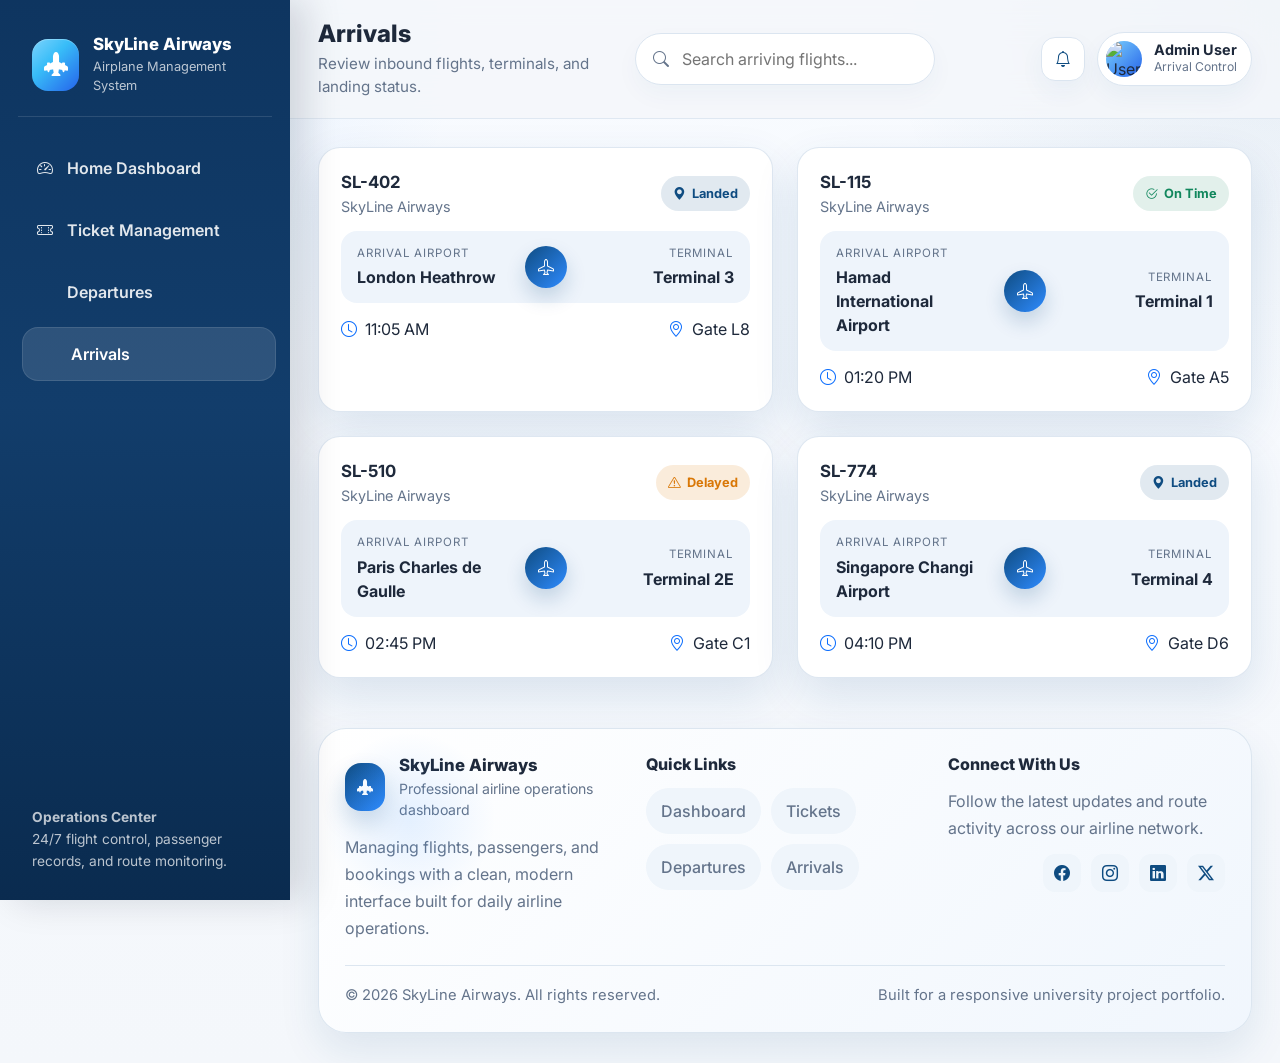
==== arrivals.html @ c1a52593 "Added Airplane Management System frontend" ====
<!doctype html>
<html lang="en">
<head>
    <meta charset="utf-8">
    <meta name="viewport" content="width=device-width, initial-scale=1">
    <title>Airplane Management System | Arrivals</title>
    <link href="https://cdn.jsdelivr.net/npm/bootstrap@5.3.3/dist/css/bootstrap.min.css" rel="stylesheet">
    <link href="https://cdn.jsdelivr.net/npm/bootstrap-icons@1.11.3/font/bootstrap-icons.min.css" rel="stylesheet">
    <link rel="stylesheet" href="css/style.css">
</head>
<body>
    <div class="page-shell">
        <aside class="sidebar">
            <div class="brand">
                <div class="brand-badge"><i class="bi bi-airplane-engines-fill"></i></div>
                <div>
                    <h1>SkyLine Airways</h1>
                    <p>Airplane Management System</p>
                </div>
            </div>
            <nav class="sidebar-nav">
                <a href="index.html"><i class="bi bi-speedometer2"></i>Home Dashboard</a>
                <a href="ticket-management.html"><i class="bi bi-ticket-perforated"></i>Ticket Management</a>
                <a href="departures.html"><i class="bi bi-airplane-departure"></i>Departures</a>
                <a class="active" href="arrivals.html"><i class="bi bi-airplane-arrival"></i>Arrivals</a>
            </nav>
            <div class="sidebar-footer">
                <strong>Operations Center</strong><br>
                24/7 flight control, passenger records, and route monitoring.
            </div>
        </aside>

        <div class="main-content">
            <header class="topbar">
                <div class="topbar-inner">
                    <div class="row align-items-center g-3">
                        <div class="col-lg-4 col-md-12">
                            <button class="btn btn-light border responsive-sidebar-toggle me-2" type="button">
                                <i class="bi bi-list"></i>
                            </button>
                            <h2 class="page-title">Arrivals</h2>
                            <p class="page-subtitle">Review inbound flights, terminals, and landing status.</p>
                        </div>
                        <div class="col-lg-4 col-md-7">
                            <div class="search-box">
                                <i class="bi bi-search"></i>
                                <input type="text" placeholder="Search arriving flights..." aria-label="Search arrivals">
                            </div>
                        </div>
                        <div class="col-lg-4 col-md-5">
                            <div class="action-icons">
                                <a class="icon-pill" href="#" aria-label="Notifications"><i class="bi bi-bell"></i></a>
                                <div class="user-chip">
                                   <img alt="User profile" src="https://images.unsplash.com/photo-1511367461989-f85a21fda167?auto=format&fit=crop&w=120&q=80">
                                    <div>
                                        <strong>Admin User</strong>
                                        <span>Arrival Control</span>
                                    </div>
                                </div>
                            </div>
                        </div>
                    </div>
                </div>
            </header>

            <main class="content-area">
                <div class="row g-4 row-cols-1 row-cols-lg-2">
                    <div class="col d-flex">
                        <div class="flight-card w-100 h-100">
                            <div class="flight-line">
                                <div>
                                    <strong>SL-402</strong>
                                    <div class="flight-meta">SkyLine Airways</div>
                                </div>
                                <span class="badge-status badge-landed"><i class="bi bi-geo-alt-fill"></i>Landed</span>
                            </div>
                            <div class="route">
                                <div class="point">
                                    <small>Arrival Airport</small>
                                    <strong>London Heathrow</strong>
                                </div>
                                <div class="plane"><i class="bi bi-airplane"></i></div>
                                <div class="point text-end">
                                    <small>Terminal</small>
                                    <strong>Terminal 3</strong>
                                </div>
                            </div>
                            <div class="d-flex flex-wrap gap-3 justify-content-between">
                                <div><i class="bi bi-clock me-2 text-primary"></i>11:05 AM</div>
                                <div><i class="bi bi-geo-alt me-2 text-primary"></i>Gate L8</div>
                            </div>
                        </div>
                    </div>
                    <div class="col d-flex">
                        <div class="flight-card w-100 h-100">
                            <div class="flight-line">
                                <div>
                                    <strong>SL-115</strong>
                                    <div class="flight-meta">SkyLine Airways</div>
                                </div>
                                <span class="badge-status badge-on-time"><i class="bi bi-check2-circle"></i>On Time</span>
                            </div>
                            <div class="route">
                                <div class="point">
                                    <small>Arrival Airport</small>
                                    <strong>Hamad International Airport</strong>
                                </div>
                                <div class="plane"><i class="bi bi-airplane"></i></div>
                                <div class="point text-end">
                                    <small>Terminal</small>
                                    <strong>Terminal 1</strong>
                                </div>
                            </div>
                            <div class="d-flex flex-wrap gap-3 justify-content-between">
                                <div><i class="bi bi-clock me-2 text-primary"></i>01:20 PM</div>
                                <div><i class="bi bi-geo-alt me-2 text-primary"></i>Gate A5</div>
                            </div>
                        </div>
                    </div>
                    <div class="col d-flex">
                        <div class="flight-card w-100 h-100">
                            <div class="flight-line">
                                <div>
                                    <strong>SL-510</strong>
                                    <div class="flight-meta">SkyLine Airways</div>
                                </div>
                                <span class="badge-status badge-delayed"><i class="bi bi-exclamation-triangle"></i>Delayed</span>
                            </div>
                            <div class="route">
                                <div class="point">
                                    <small>Arrival Airport</small>
                                    <strong>Paris Charles de Gaulle</strong>
                                </div>
                                <div class="plane"><i class="bi bi-airplane"></i></div>
                                <div class="point text-end">
                                    <small>Terminal</small>
                                    <strong>Terminal 2E</strong>
                                </div>
                            </div>
                            <div class="d-flex flex-wrap gap-3 justify-content-between">
                                <div><i class="bi bi-clock me-2 text-primary"></i>02:45 PM</div>
                                <div><i class="bi bi-geo-alt me-2 text-primary"></i>Gate C1</div>
                            </div>
                        </div>
                    </div>
                    <div class="col d-flex">
                        <div class="flight-card w-100 h-100">
                            <div class="flight-line">
                                <div>
                                    <strong>SL-774</strong>
                                    <div class="flight-meta">SkyLine Airways</div>
                                </div>
                                <span class="badge-status badge-landed"><i class="bi bi-geo-alt-fill"></i>Landed</span>
                            </div>
                            <div class="route">
                                <div class="point">
                                    <small>Arrival Airport</small>
                                    <strong>Singapore Changi Airport</strong>
                                </div>
                                <div class="plane"><i class="bi bi-airplane"></i></div>
                                <div class="point text-end">
                                    <small>Terminal</small>
                                    <strong>Terminal 4</strong>
                                </div>
                            </div>
                            <div class="d-flex flex-wrap gap-3 justify-content-between">
                                <div><i class="bi bi-clock me-2 text-primary"></i>04:10 PM</div>
                                <div><i class="bi bi-geo-alt me-2 text-primary"></i>Gate D6</div>
                            </div>
                        </div>
                    </div>
                </div>
            </main>

            <footer class="footer">
                <div class="footer-panel">
                    <div class="row g-4 align-items-start">
                        <div class="col-lg-4">
                            <div class="footer-brand">
                                <div class="footer-mark"><i class="bi bi-airplane-engines-fill"></i></div>
                                <div>
                                    <h4>SkyLine Airways</h4>
                                    <p>Professional airline operations dashboard</p>
                                </div>
                            </div>
                            <p class="footer-copy">Managing flights, passengers, and bookings with a clean, modern interface built for daily airline operations.</p>
                        </div>
                        <div class="col-lg-4">
                            <h5 class="footer-heading">Quick Links</h5>
                            <div class="footer-links">
                                <a href="index.html">Dashboard</a>
                                <a href="ticket-management.html">Tickets</a>
                                <a href="departures.html">Departures</a>
                                <a href="arrivals.html">Arrivals</a>
                            </div>
                        </div>
                        <div class="col-lg-4">
                            <h5 class="footer-heading">Connect With Us</h5>
                            <p class="footer-note">Follow the latest updates and route activity across our airline network.</p>
                            <div class="social-links footer-socials">
                                <a href="#" aria-label="Facebook"><i class="bi bi-facebook"></i></a>
                                <a href="#" aria-label="Instagram"><i class="bi bi-instagram"></i></a>
                                <a href="#" aria-label="LinkedIn"><i class="bi bi-linkedin"></i></a>
                                <a href="#" aria-label="X"><i class="bi bi-twitter-x"></i></a>
                            </div>
                        </div>
                    </div>
                    <div class="footer-bottom d-flex flex-column flex-md-row justify-content-between gap-2">
                        <span>&copy; 2026 SkyLine Airways. All rights reserved.</span>
                        <span>Built for a responsive university project portfolio.</span>
                    </div>
                </div>
            </footer>
        </div>
    </div>
</body>
</html>
---- css/style.css ----
@import url('https://fonts.googleapis.com/css2?family=Inter:wght@400;500;600;700;800&display=swap');

:root {
    --bg: #f4f7fb;
    --surface: #ffffff;
    --surface-2: #eef4fb;
    --primary: #0f4c81;
    --primary-2: #1d6fb8;
    --accent: #2e8bff;
    --text: #1e293b;
    --muted: #64748b;
    --border: #dbe5f0;
    --success: #11875d;
    --warning: #d97706;
    --danger: #dc2626;
    --shadow: 0 18px 45px rgba(15, 76, 129, 0.12);
    --radius: 22px;
}

* {
    box-sizing: border-box;
}

html {
    scroll-behavior: smooth;
}

body {
    margin: 0;
    font-family: 'Inter', sans-serif;
    color: var(--text);
    background:
        radial-gradient(circle at top left, rgba(46, 139, 255, 0.12), transparent 28%),
        radial-gradient(circle at top right, rgba(15, 76, 129, 0.08), transparent 24%),
        linear-gradient(180deg, #f8fbff 0%, var(--bg) 100%);
}

a {
    text-decoration: none;
}

.page-shell {
    min-height: 100vh;
}

.sidebar {
    width: 290px;
    background: linear-gradient(180deg, #0e3560 0%, #123d6b 45%, #0a2b4f 100%);
    color: #fff;
    position: fixed;
    inset: 0 auto 0 0;
    display: flex;
    flex-direction: column;
    padding: 24px 18px;
    z-index: 1030;
    box-shadow: 15px 0 35px rgba(7, 20, 38, 0.15);
}

.brand {
    display: flex;
    align-items: center;
    gap: 14px;
    padding: 10px 14px 20px;
    border-bottom: 1px solid rgba(255, 255, 255, 0.12);
    margin-bottom: 18px;
}

.brand-badge {
    width: 52px;
    height: 52px;
    border-radius: 16px;
    background: linear-gradient(135deg, #7dd3fc 0%, #38bdf8 40%, #2563eb 100%);
    display: grid;
    place-items: center;
    color: #fff;
    font-size: 1.5rem;
    box-shadow: inset 0 1px 0 rgba(255,255,255,0.25);
}

.brand h1 {
    font-size: 1.05rem;
    line-height: 1.2;
    margin: 0;
    font-weight: 800;
}

.brand p {
    margin: 3px 0 0;
    color: rgba(255, 255, 255, 0.72);
    font-size: 0.8rem;
}

.sidebar-nav {
    display: flex;
    flex-direction: column;
    gap: 8px;
    padding-top: 6px;
}

.sidebar-nav a {
    color: rgba(255, 255, 255, 0.88);
    display: flex;
    align-items: center;
    gap: 12px;
    padding: 14px 16px;
    border-radius: 16px;
    font-weight: 600;
    transition: 0.25s ease;
    border: 1px solid transparent;
}

.sidebar-nav a i {
    font-size: 1rem;
    width: 20px;
    text-align: center;
}

.sidebar-nav a:hover,
.sidebar-nav a.active {
    background: rgba(255, 255, 255, 0.12);
    color: #fff;
    transform: translateX(4px);
    border-color: rgba(255, 255, 255, 0.1);
}

.sidebar-footer {
    margin-top: auto;
    padding: 18px 14px 4px;
    color: rgba(255, 255, 255, 0.72);
    font-size: 0.86rem;
    line-height: 1.6;
}

.main-content {
    margin-left: 290px;
    min-height: 100vh;
    display: flex;
    flex-direction: column;
}

.topbar {
    position: sticky;
    top: 0;
    z-index: 1020;
    background: rgba(244, 247, 251, 0.8);
    backdrop-filter: blur(18px);
    border-bottom: 1px solid rgba(219, 229, 240, 0.85);
}

.topbar-inner {
    padding: 20px 28px;
}

.page-title {
    font-size: 1.5rem;
    font-weight: 800;
    margin: 0;
    color: var(--text);
}

.page-subtitle {
    color: var(--muted);
    margin: 4px 0 0;
    font-size: 0.95rem;
}

.search-box {
    position: relative;
}

.search-box input {
    width: 100%;
    border: 1px solid var(--border);
    border-radius: 999px;
    padding: 13px 18px 13px 46px;
    background: var(--surface);
    outline: none;
    color: var(--text);
    box-shadow: 0 10px 25px rgba(15, 76, 129, 0.04);
}

.search-box i {
    position: absolute;
    left: 18px;
    top: 50%;
    transform: translateY(-50%);
    color: var(--muted);
}

.action-icons {
    display: flex;
    align-items: center;
    justify-content: flex-end;
    gap: 12px;
}

.icon-pill {
    width: 44px;
    height: 44px;
    border-radius: 14px;
    border: 1px solid var(--border);
    background: var(--surface);
    display: grid;
    place-items: center;
    color: var(--primary);
    box-shadow: 0 10px 25px rgba(15, 76, 129, 0.05);
}

.user-chip {
    display: flex;
    align-items: center;
    gap: 12px;
    padding: 8px 14px 8px 8px;
    background: var(--surface);
    border: 1px solid var(--border);
    border-radius: 999px;
    box-shadow: 0 10px 25px rgba(15, 76, 129, 0.05);
}

.user-chip img,
.avatar {
    width: 36px;
    height: 36px;
    border-radius: 50%;
    object-fit: cover;
    background: linear-gradient(135deg, #7dd3fc, #2563eb);
}

.user-chip strong {
    display: block;
    font-size: 0.9rem;
    line-height: 1.1;
}

.user-chip span {
    display: block;
    font-size: 0.76rem;
    color: var(--muted);
}

.content-area {
    padding: 28px;
    flex: 1;
}

.hero-card,
.section-card,
.stat-card,
.activity-card,
.flight-card,
.table-card {
    background: var(--surface);
    border: 1px solid rgba(219, 229, 240, 0.9);
    border-radius: var(--radius);
    box-shadow: var(--shadow);
}

.hero-card {
    padding: 26px;
    background: linear-gradient(135deg, #ffffff 0%, #f2f7fd 100%);
}

.hero-card h2 {
    margin: 0 0 8px;
    font-weight: 800;
}

.hero-card p {
    margin: 0;
    color: var(--muted);
}

.hero-stat {
    display: flex;
    align-items: center;
    gap: 14px;
    padding: 16px;
    background: rgba(15, 76, 129, 0.06);
    border-radius: 18px;
}

.hero-stat i {
    width: 48px;
    height: 48px;
    border-radius: 14px;
    background: linear-gradient(135deg, var(--primary), var(--accent));
    color: #fff;
    display: grid;
    place-items: center;
    font-size: 1.1rem;
}

.hero-stat strong {
    display: block;
    font-size: 1.05rem;
}

.hero-stat span {
    display: block;
    color: var(--muted);
    font-size: 0.85rem;
}

.stat-card {
    padding: 22px;
    height: 100%;
    position: relative;
    overflow: hidden;
    transition: transform 0.25s ease, box-shadow 0.25s ease;
}

.stat-card::after {
    content: '';
    position: absolute;
    right: -35px;
    top: -35px;
    width: 120px;
    height: 120px;
    background: radial-gradient(circle, rgba(46, 139, 255, 0.12), transparent 65%);
}

.stat-card:hover,
.flight-card:hover,
.activity-card:hover,
.section-card:hover,
.table-card:hover {
    transform: translateY(-4px);
    box-shadow: 0 24px 50px rgba(15, 76, 129, 0.15);
}

.stat-icon {
    width: 54px;
    height: 54px;
    border-radius: 16px;
    display: grid;
    place-items: center;
    color: #fff;
    background: linear-gradient(135deg, var(--primary), var(--accent));
    margin-bottom: 16px;
    font-size: 1.2rem;
}

.stat-card h3 {
    margin: 0;
    font-size: 1.8rem;
    font-weight: 800;
}

.stat-card p {
    margin: 6px 0 0;
    color: var(--muted);
}

.section-card,
.table-card,
.activity-card,
.flight-card {
    padding: 22px;
}

.section-header {
    display: grid;
    grid-template-columns: minmax(0, 1fr) auto;
    align-items: center;
    gap: 10px;
    margin-bottom: 18px;
}

.section-header h3,
.section-header h4 {
    margin: 0;
    font-weight: 800;
    min-width: 0;
}

.pill-link {
    color: var(--primary);
    background: rgba(15, 76, 129, 0.08);
    padding: 8px 14px;
    border-radius: 999px;
    font-weight: 600;
    font-size: 0.9rem;
    white-space: nowrap;
    max-width: 100%;
}

.table-card {
    overflow: hidden;
}

.recent-bookings-scroll {
    overflow-x: auto;
    overflow-y: hidden;
    padding-bottom: 6px;
    -webkit-overflow-scrolling: touch;
}

.recent-bookings-scroll::-webkit-scrollbar {
    height: 10px;
}

.recent-bookings-scroll::-webkit-scrollbar-track {
    background: #eef4fb;
    border-radius: 999px;
}

.recent-bookings-scroll::-webkit-scrollbar-thumb {
    background: #bfd3e6;
    border-radius: 999px;
}

.overview-list {
    display: grid;
    gap: 14px;
}

.overview-item {
    display: flex;
    justify-content: space-between;
    gap: 16px;
    padding: 14px 16px;
    border-radius: 16px;
    background: #f8fbff;
    border: 1px solid var(--border);
}

.overview-item strong {
    display: block;
    margin-bottom: 4px;
}

.overview-item span {
    color: var(--muted);
    font-size: 0.9rem;
}

.overview-value {
    text-align: right;
    font-weight: 800;
    color: var(--primary);
}

.activity-card {
    display: flex;
    gap: 14px;
    align-items: flex-start;
    height: 100%;
}

.activity-icon {
    width: 48px;
    height: 48px;
    border-radius: 16px;
    background: linear-gradient(135deg, rgba(15, 76, 129, 0.14), rgba(46, 139, 255, 0.16));
    color: var(--primary);
    display: grid;
    place-items: center;
    font-size: 1.1rem;
    flex: 0 0 auto;
}

.activity-card h5 {
    margin: 0 0 5px;
    font-weight: 700;
}

.activity-card p {
    margin: 0;
    color: var(--muted);
    font-size: 0.92rem;
}

.flight-card {
    display: flex;
    flex-direction: column;
    gap: 14px;
}

.flight-line {
    display: flex;
    align-items: center;
    justify-content: space-between;
    gap: 12px;
}

.flight-line strong {
    font-size: 1.05rem;
}

.flight-meta {
    color: var(--muted);
    font-size: 0.9rem;
}

.route {
    display: flex;
    justify-content: space-between;
    align-items: center;
    gap: 16px;
    padding: 14px 16px;
    border-radius: 16px;
    background: var(--surface-2);
}

.route .point {
    flex: 1;
}

.route .point small {
    display: block;
    color: var(--muted);
    text-transform: uppercase;
    letter-spacing: 0.08em;
    font-size: 0.72rem;
    margin-bottom: 3px;
}

.route .point strong {
    display: block;
}

.route .plane {
    width: 42px;
    height: 42px;
    border-radius: 50%;
    display: grid;
    place-items: center;
    background: linear-gradient(135deg, var(--primary), var(--accent));
    color: #fff;
    box-shadow: 0 10px 20px rgba(15, 76, 129, 0.2);
}

.table {
    margin-bottom: 0;
}

.table thead th {
    background: #eff5fb;
    color: var(--primary);
    border-bottom: 0;
    font-weight: 700;
    padding: 16px;
    white-space: nowrap;
}

.table tbody td {
    padding: 16px;
    vertical-align: middle;
    color: var(--text);
}

.table tbody tr {
    border-color: #edf2f7;
}

.table tbody tr:hover {
    background: #f8fbff;
}

.recent-bookings-table {
    table-layout: auto;
    width: 100%;
    min-width: 760px;
}

.recent-bookings-table thead th,
.recent-bookings-table tbody td {
    padding: 14px 12px;
    font-size: 0.93rem;
    white-space: nowrap;
}

.recent-bookings-table .badge-status {
    width: auto;
    display: inline-flex;
    justify-content: center;
    white-space: nowrap;
    padding: 8px 12px;
    font-size: 0.78rem;
    line-height: 1;
}

.recent-bookings-table td:nth-child(5) {
    text-align: center;
}

.badge-status {
    display: inline-flex;
    align-items: center;
    gap: 6px;
    padding: 8px 12px;
    border-radius: 999px;
    font-size: 0.8rem;
    font-weight: 700;
}

.badge-confirmed,
.badge-on-time,
.badge-active {
    background: rgba(17, 135, 93, 0.12);
    color: var(--success);
}

.badge-pending,
.badge-delayed {
    background: rgba(217, 119, 6, 0.14);
    color: var(--warning);
}

.badge-cancelled,
.badge-boarding {
    background: rgba(220, 38, 38, 0.12);
    color: var(--danger);
}

.badge-landed {
    background: rgba(15, 76, 129, 0.12);
    color: var(--primary);
}

.action-group {
    display: inline-flex;
    gap: 8px;
}

.action-btn {
    width: 34px;
    height: 34px;
    border-radius: 10px;
    display: grid;
    place-items: center;
    color: #fff;
    font-size: 0.9rem;
}

.action-view { background: var(--primary); }
.action-edit { background: var(--warning); }
.action-delete { background: var(--danger); }

.footer {
    margin-top: auto;
    padding: 22px 28px 30px;
    background: transparent;
}

.footer-panel {
    border-radius: 28px;
    border: 1px solid rgba(219, 229, 240, 0.95);
    background:
        linear-gradient(135deg, rgba(255, 255, 255, 0.96) 0%, rgba(240, 246, 253, 0.96) 100%);
    box-shadow: 0 18px 40px rgba(15, 76, 129, 0.1);
    padding: 26px;
    position: relative;
    overflow: hidden;
}

.footer-panel::before {
    content: '';
    position: absolute;
    inset: 0 auto auto 0;
    width: 180px;
    height: 180px;
    background: radial-gradient(circle, rgba(46, 139, 255, 0.12), transparent 68%);
    pointer-events: none;
}

.footer-brand {
    display: flex;
    align-items: center;
    gap: 14px;
    margin-bottom: 14px;
}

.footer-mark {
    width: 48px;
    height: 48px;
    border-radius: 16px;
    display: grid;
    place-items: center;
    color: #fff;
    background: linear-gradient(135deg, var(--primary), var(--accent));
    box-shadow: 0 12px 24px rgba(15, 76, 129, 0.2);
}

.footer-brand h4 {
    margin: 0;
    font-size: 1.05rem;
    font-weight: 800;
    color: var(--text);
}

.footer-brand p {
    margin: 3px 0 0;
    color: var(--muted);
    font-size: 0.88rem;
}

.footer-copy,
.footer-note {
    color: var(--muted);
    margin: 0;
    line-height: 1.7;
}

.footer-heading {
    margin: 0 0 14px;
    font-size: 1rem;
    font-weight: 800;
    color: var(--text);
}

.footer-links {
    display: flex;
    flex-wrap: wrap;
    gap: 10px;
}

.footer-links a {
    display: inline-flex;
    align-items: center;
    padding: 10px 14px;
    border-radius: 999px;
    background: #eff5fb;
    border: 1px solid transparent;
    transition: 0.25s ease;
}

.footer-links a:hover {
    background: #e4f0fb;
    border-color: rgba(15, 76, 129, 0.12);
    transform: translateY(-2px);
}

.footer-socials {
    justify-content: flex-start;
    margin-top: 12px;
}

.footer-bottom {
    margin-top: 22px;
    padding-top: 18px;
    border-top: 1px solid rgba(219, 229, 240, 0.95);
    color: var(--muted);
    font-size: 0.92rem;
}

.footer a {
    color: var(--muted);
    font-weight: 500;
}

.footer a:hover {
    color: var(--primary);
}

.social-links {
    display: flex;
    gap: 10px;
    justify-content: flex-end;
}

.social-links a {
    width: 38px;
    height: 38px;
    border-radius: 12px;
    background: #eff5fb;
    display: grid;
    place-items: center;
    color: var(--primary);
}

.responsive-sidebar-toggle {
    display: none;
}

@media (max-width: 1199.98px) {
    .sidebar {
        position: relative;
        inset: auto;
        width: 100%;
        transform: none;
        transition: none;
        border-radius: 0 0 28px 28px;
        box-shadow: 0 12px 30px rgba(7, 20, 38, 0.12);
    }

    .main-content {
        margin-left: 0;
    }

    .sidebar-nav {
        flex-direction: row;
        flex-wrap: wrap;
    }

    .sidebar-nav a {
        flex: 1 1 220px;
    }

    .responsive-sidebar-toggle {
        display: none;
    }
}

@media (max-width: 991.98px) {
    .topbar-inner,
    .content-area,
    .footer {
        padding-left: 20px;
        padding-right: 20px;
    }

    .footer-panel {
        padding: 22px;
    }

    .action-icons,
    .social-links {
        justify-content: flex-start;
    }

    .topbar .row > div {
        margin-bottom: 12px;
    }
}

@media (max-width: 767.98px) {
    .page-title {
        font-size: 1.25rem;
    }

    .hero-card,
    .section-card,
    .table-card,
    .activity-card,
    .flight-card,
    .stat-card {
        border-radius: 18px;
    }

    .route {
        flex-direction: column;
        align-items: stretch;
    }

    .route .plane {
        align-self: center;
    }

    .social-links {
        justify-content: flex-start;
    }
}

@media (max-width: 575.98px) {
    .topbar-inner,
    .content-area,
    .footer {
        padding-left: 14px;
        padding-right: 14px;
    }

    .hero-card,
    .section-card,
    .table-card,
    .activity-card,
    .flight-card,
    .stat-card {
        padding: 18px;
    }

    .overview-item,
    .activity-card,
    .flight-line {
        flex-direction: column;
        align-items: flex-start;
    }

    .overview-value {
        text-align: left;
    }

    .user-chip {
        padding-right: 12px;
    }

    .footer-panel {
        padding: 18px;
        border-radius: 22px;
    }

    .footer-links {
        gap: 8px;
    }

    .section-header {
        grid-template-columns: 1fr;
        justify-items: start;
    }

    .pill-link {
        width: 100%;
        text-align: center;
    }
}
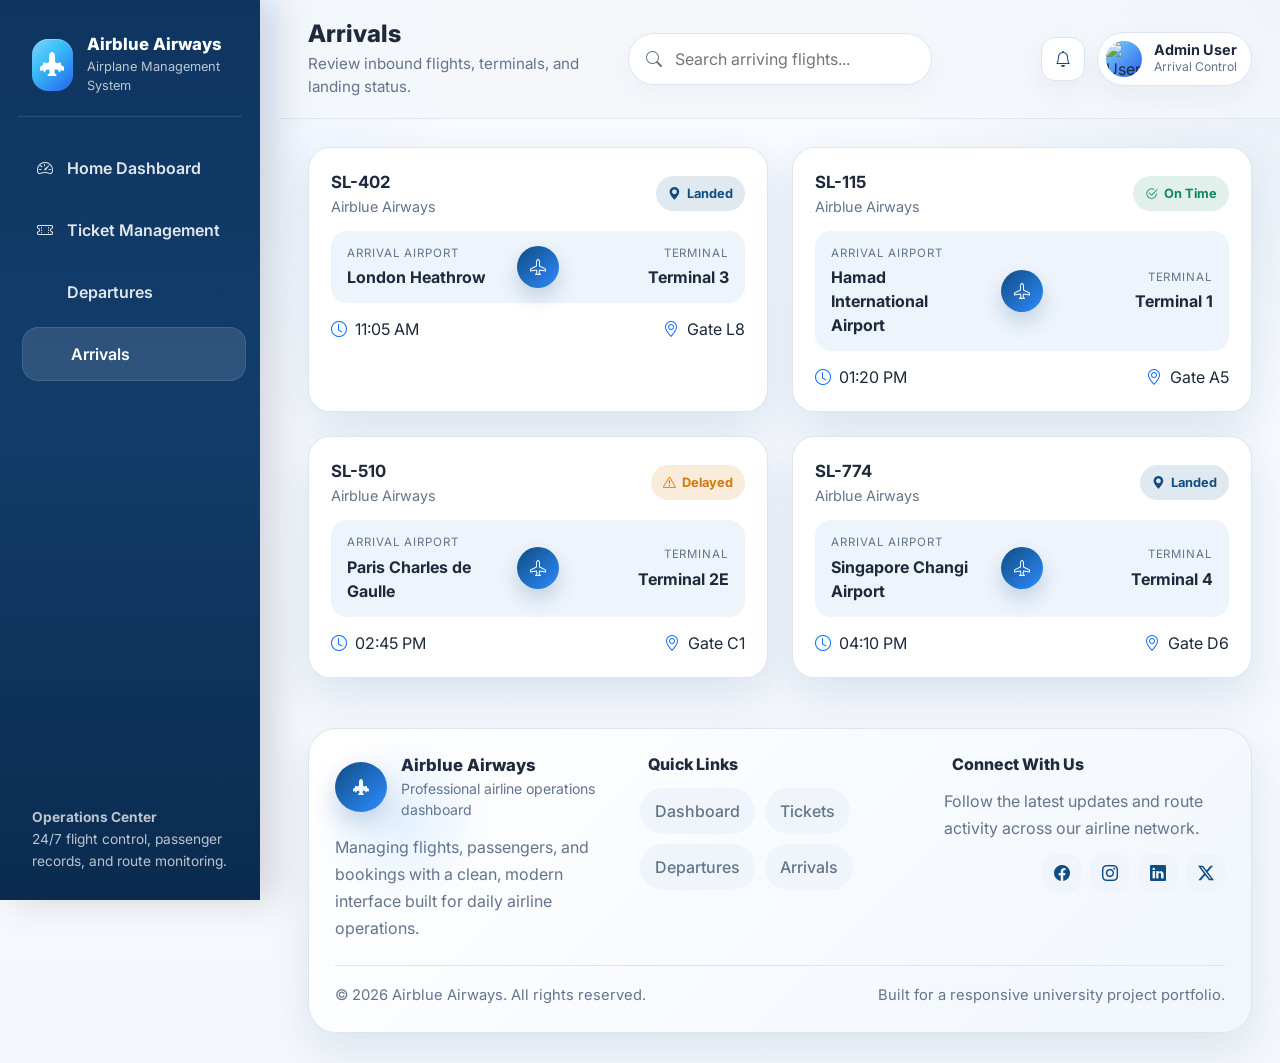
==== commit 51f82cfc: "initial Readme commit" ====
--- a/arrivals.html
+++ b/arrivals.html
@@ -14,7 +14,7 @@
             <div class="brand">
                 <div class="brand-badge"><i class="bi bi-airplane-engines-fill"></i></div>
                 <div>
-                    <h1>SkyLine Airways</h1>
+                    <h1>Airblue Airways</h1>
                     <p>Airplane Management System</p>
                 </div>
             </div>
@@ -70,7 +70,7 @@
                             <div class="flight-line">
                                 <div>
                                     <strong>SL-402</strong>
-                                    <div class="flight-meta">SkyLine Airways</div>
+                                    <div class="flight-meta">Airblue Airways</div>
                                 </div>
                                 <span class="badge-status badge-landed"><i class="bi bi-geo-alt-fill"></i>Landed</span>
                             </div>
@@ -96,7 +96,7 @@
                             <div class="flight-line">
                                 <div>
                                     <strong>SL-115</strong>
-                                    <div class="flight-meta">SkyLine Airways</div>
+                                    <div class="flight-meta">Airblue Airways</div>
                                 </div>
                                 <span class="badge-status badge-on-time"><i class="bi bi-check2-circle"></i>On Time</span>
                             </div>
@@ -122,7 +122,7 @@
                             <div class="flight-line">
                                 <div>
                                     <strong>SL-510</strong>
-                                    <div class="flight-meta">SkyLine Airways</div>
+                                    <div class="flight-meta">Airblue Airways</div>
                                 </div>
                                 <span class="badge-status badge-delayed"><i class="bi bi-exclamation-triangle"></i>Delayed</span>
                             </div>
@@ -148,7 +148,7 @@
                             <div class="flight-line">
                                 <div>
                                     <strong>SL-774</strong>
-                                    <div class="flight-meta">SkyLine Airways</div>
+                                    <div class="flight-meta">Airblue Airways</div>
                                 </div>
                                 <span class="badge-status badge-landed"><i class="bi bi-geo-alt-fill"></i>Landed</span>
                             </div>
@@ -179,7 +179,7 @@
                             <div class="footer-brand">
                                 <div class="footer-mark"><i class="bi bi-airplane-engines-fill"></i></div>
                                 <div>
-                                    <h4>SkyLine Airways</h4>
+                                    <h4>Airblue Airways</h4>
                                     <p>Professional airline operations dashboard</p>
                                 </div>
                             </div>
@@ -206,7 +206,7 @@
                         </div>
                     </div>
                     <div class="footer-bottom d-flex flex-column flex-md-row justify-content-between gap-2">
-                        <span>&copy; 2026 SkyLine Airways. All rights reserved.</span>
+                        <span>&copy; 2026 Airblue Airways. All rights reserved.</span>
                         <span>Built for a responsive university project portfolio.</span>
                     </div>
                 </div>
--- a/css/style.css
+++ b/css/style.css
@@ -44,7 +44,7 @@
 }
 
 .sidebar {
-    width: 290px;
+    width: 260px;
     background: linear-gradient(180deg, #0e3560 0%, #123d6b 45%, #0a2b4f 100%);
     color: #fff;
     position: fixed;
@@ -132,7 +132,7 @@
 }
 
 .main-content {
-    margin-left: 290px;
+    margin-left: 280px;
     min-height: 100vh;
     display: flex;
     flex-direction: column;
@@ -204,6 +204,17 @@
     place-items: center;
     color: var(--primary);
     box-shadow: 0 10px 25px rgba(15, 76, 129, 0.05);
+}
+
+/* Header notification hover: subtle lift, color and background change */
+.icon-pill {
+    transition: transform 200ms ease, background-color 200ms ease, box-shadow 200ms ease, color 200ms ease;
+}
+.icon-pill:hover {
+    transform: translateY(-4px) scale(1.03);
+    background: linear-gradient(135deg, rgba(37,111,184,0.06), rgba(15,76,129,0.06));
+    box-shadow: 0 14px 30px rgba(15,76,129,0.08);
+    color: var(--primary-2);
 }
 
 .user-chip {
@@ -584,6 +595,10 @@
     text-align: center;
 }
 
+.recent-bookings-table thead th:nth-child(5) {
+    text-align: center;
+}
+
 .badge-status {
     display: inline-flex;
     align-items: center;
@@ -672,9 +687,9 @@
 }
 
 .footer-mark {
-    width: 48px;
-    height: 48px;
-    border-radius: 16px;
+    width: 65px;
+    height: 50px;
+    border-radius: 50%;
     display: grid;
     place-items: center;
     color: #fff;
@@ -703,7 +718,7 @@
 }
 
 .footer-heading {
-    margin: 0 0 14px;
+    margin: 0 8px 14px;
     font-size: 1rem;
     font-weight: 800;
     color: var(--text);
@@ -767,6 +782,29 @@
     display: grid;
     place-items: center;
     color: var(--primary);
+}
+
+/* Footer social icons hover: lift and color change */
+.social-links a {
+    transition: transform 220ms cubic-bezier(.2,.9,.2,1), background 220ms ease, box-shadow 220ms ease, color 220ms ease;
+}
+.social-links a:hover {
+    transform: translateY(-6px);
+    background: linear-gradient(135deg,#e6f5ff,#d7eefc);
+    box-shadow: 0 12px 28px rgba(37,111,184,0.08);
+    color: var(--primary-2);
+}
+
+/* Brand airplane icon float animation */
+.brand-badge i {
+    display: inline-block;
+    animation: plane-float 2.8s ease-in-out infinite;
+    transform-origin: center;
+}
+@keyframes plane-float {
+    0% { transform: translateY(0) rotate(-4deg); }
+    50% { transform: translateY(-7px) rotate(0deg); }
+    100% { transform: translateY(0) rotate(-4deg); }
 }
 
 .responsive-sidebar-toggle {
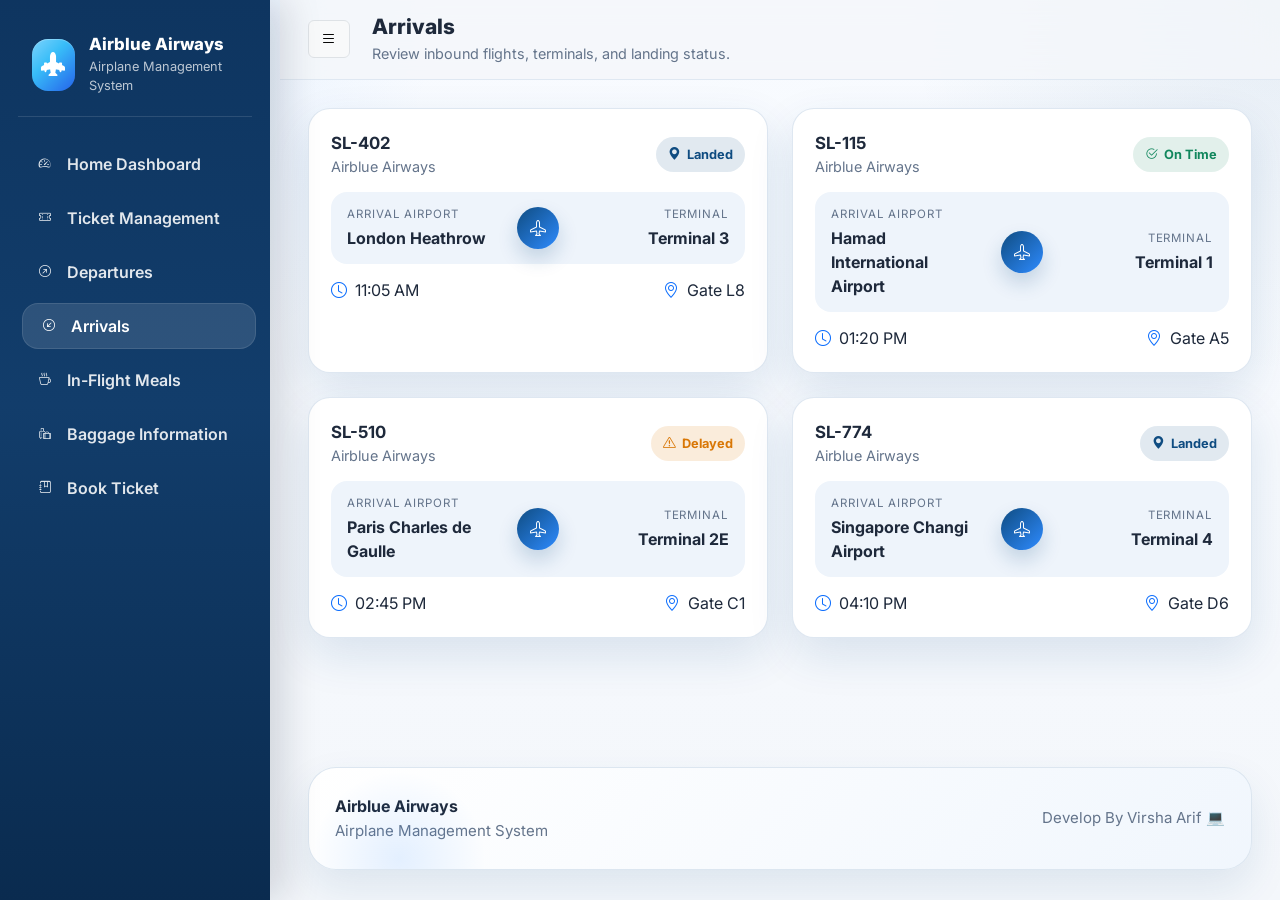
==== commit 755beedf: "Feature Add" ====
--- a/arrivals.html
+++ b/arrivals.html
@@ -21,13 +21,16 @@
             <nav class="sidebar-nav">
                 <a href="index.html"><i class="bi bi-speedometer2"></i>Home Dashboard</a>
                 <a href="ticket-management.html"><i class="bi bi-ticket-perforated"></i>Ticket Management</a>
-                <a href="departures.html"><i class="bi bi-airplane-departure"></i>Departures</a>
-                <a class="active" href="arrivals.html"><i class="bi bi-airplane-arrival"></i>Arrivals</a>
+                 <a href="departures.html"><i class="bi bi-arrow-up-right-circle"></i>Departures</a>
+                <a href="arrivals.html"><i class="bi bi-arrow-down-left-circle"></i>Arrivals</a>
+                <a href="in-flight-meals.html"><i class="bi bi-cup-hot"></i>In-Flight Meals</a>
+                <a href="baggage-information.html"><i class="bi bi-luggage"></i>Baggage Information</a>
+                <a href="book-ticket.html"><i class="bi bi-journal-bookmark"></i>Book Ticket</a>
             </nav>
-            <div class="sidebar-footer">
+            <!-- <div class="sidebar-footer">
                 <strong>Operations Center</strong><br>
                 24/7 flight control, passenger records, and route monitoring.
-            </div>
+            </div> -->
         </aside>
 
         <div class="main-content">
@@ -192,6 +195,9 @@
                                 <a href="ticket-management.html">Tickets</a>
                                 <a href="departures.html">Departures</a>
                                 <a href="arrivals.html">Arrivals</a>
+                                <a href="in-flight-meals.html">Meals</a>
+                                <a href="baggage-information.html">Baggage</a>
+                                <a href="book-ticket.html">Book Ticket</a>
                             </div>
                         </div>
                         <div class="col-lg-4">
@@ -213,5 +219,6 @@
             </footer>
         </div>
     </div>
+    <script src="js/site-layout.js"></script>
 </body>
 </html>
--- a/css/style.css
+++ b/css/style.css
@@ -44,7 +44,7 @@
 }
 
 .sidebar {
-    width: 260px;
+    width: 270px;
     background: linear-gradient(180deg, #0e3560 0%, #123d6b 45%, #0a2b4f 100%);
     color: #fff;
     position: fixed;
@@ -102,7 +102,7 @@
     display: flex;
     align-items: center;
     gap: 12px;
-    padding: 14px 16px;
+    padding: 10px 16px;
     border-radius: 16px;
     font-weight: 600;
     transition: 0.25s ease;
@@ -110,7 +110,7 @@
 }
 
 .sidebar-nav a i {
-    font-size: 1rem;
+    font-size: 0.75rem;
     width: 20px;
     text-align: center;
 }
@@ -400,24 +400,7 @@
 }
 
 .recent-bookings-scroll {
-    overflow-x: auto;
-    overflow-y: hidden;
-    padding-bottom: 6px;
-    -webkit-overflow-scrolling: touch;
-}
-
-.recent-bookings-scroll::-webkit-scrollbar {
-    height: 10px;
-}
-
-.recent-bookings-scroll::-webkit-scrollbar-track {
-    background: #eef4fb;
-    border-radius: 999px;
-}
-
-.recent-bookings-scroll::-webkit-scrollbar-thumb {
-    background: #bfd3e6;
-    border-radius: 999px;
+    display: contents;
 }
 
 .overview-list {
@@ -481,6 +464,214 @@
     font-size: 0.92rem;
 }
 
+.meal-card,
+.baggage-info-card,
+.booking-info-card {
+    background: var(--surface);
+    border: 1px solid rgba(219, 229, 240, 0.9);
+    border-radius: 22px;
+    box-shadow: var(--shadow);
+    overflow: hidden;
+}
+
+.meal-card {
+    display: flex;
+    flex-direction: column;
+    transition: transform 0.25s ease, box-shadow 0.25s ease;
+}
+
+.meal-card:hover,
+.baggage-info-card:hover,
+.booking-info-card:hover {
+    transform: translateY(-4px);
+    box-shadow: 0 24px 50px rgba(15, 76, 129, 0.15);
+}
+
+.meal-image {
+    width: 100%;
+    height: 210px;
+    object-fit: cover;
+}
+
+.meal-body {
+    padding: 20px;
+}
+
+.meal-body h4,
+.baggage-info-card h3,
+.booking-info-card h3 {
+    margin: 0 0 6px;
+    font-size: 1.1rem;
+    font-weight: 800;
+}
+
+.meal-body p,
+.baggage-info-card p,
+.booking-info-card p {
+    margin: 0;
+    color: var(--muted);
+    line-height: 1.6;
+}
+
+.meal-meta-row {
+    display: flex;
+    flex-wrap: wrap;
+    gap: 10px;
+    align-items: center;
+    justify-content: space-between;
+}
+
+.meal-meta-badge {
+    border-radius: 999px;
+    padding: 9px 12px;
+    color: var(--primary);
+    border: 1px solid var(--border);
+}
+
+.meal-section-card {
+    padding: 24px;
+}
+
+.baggage-info-card,
+.booking-info-card {
+    padding: 22px;
+}
+
+.baggage-icon,
+.booking-info-icon {
+    width: 54px;
+    height: 54px;
+    border-radius: 16px;
+    display: grid;
+    place-items: center;
+    color: #fff;
+    background: linear-gradient(135deg, var(--primary), var(--accent));
+    margin-bottom: 16px;
+    font-size: 1.2rem;
+}
+
+.baggage-rule-row {
+    padding: 12px 14px;
+    border-radius: 16px;
+    background: #f8fbff;
+    border: 1px solid var(--border);
+}
+
+.booking-form-card {
+    padding: 24px;
+}
+
+.booking-form-card .form-label {
+    font-weight: 600;
+    color: var(--text);
+}
+
+.booking-form-card .form-control,
+.booking-form-card .form-select {
+    min-height: 46px;
+    border-radius: 14px;
+    border-color: var(--border);
+    box-shadow: 0 10px 22px rgba(15, 76, 129, 0.04);
+}
+
+.booking-form-card .form-control:focus,
+.booking-form-card .form-select:focus {
+    border-color: rgba(46, 139, 255, 0.55);
+    box-shadow: 0 0 0 0.2rem rgba(46, 139, 255, 0.12);
+}
+
+.booking-info-card {
+    position: sticky;
+    top: 110px;
+}
+
+.booking-info-list {
+    display: grid;
+    gap: 12px;
+    margin-top: 18px;
+}
+
+.booking-info-list div {
+    display: flex;
+    align-items: center;
+    gap: 10px;
+    padding: 12px 14px;
+    border-radius: 16px;
+    background: #f8fbff;
+    border: 1px solid var(--border);
+    color: var(--text);
+}
+
+.booking-info-list i {
+    color: var(--success);
+}
+
+.booking-info-card .booking-info-icon {
+    margin-bottom: 18px;
+}
+
+.topbar.minimal-header .topbar-inner {
+    padding-top: 14px;
+    padding-bottom: 14px;
+}
+
+.shell-header {
+    display: flex;
+    align-items: center;
+    gap: 14px;
+}
+
+.shell-header-copy {
+    min-width: 0;
+}
+
+.topbar.minimal-header .page-title {
+    font-size: 1.32rem;
+}
+
+.topbar.minimal-header .page-subtitle {
+    font-size: 0.9rem;
+}
+
+.footer.minimal-footer {
+    padding-top: 18px;
+}
+
+.minimal-footer-panel {
+    padding: 18px 22px;
+}
+
+.footer-minimal {
+    display: flex;
+    align-items: center;
+    justify-content: space-between;
+    gap: 14px;
+    flex-wrap: wrap;
+    color: var(--muted);
+    font-size: 0.94rem;
+}
+
+.footer-minimal strong {
+    display: block;
+    color: var(--text);
+    font-size: 1rem;
+    margin-bottom: 2px;
+}
+
+.footer-minimal div:last-child {
+    text-align: right;
+}
+
+.layout-overlay {
+    position: fixed;
+    inset: 0;
+    z-index: 1025;
+    border: 0;
+    background: rgba(9, 19, 34, 0.45);
+    backdrop-filter: blur(2px);
+    cursor: pointer;
+}
+
 .flight-card {
     display: flex;
     flex-direction: column;
@@ -568,17 +759,82 @@
     background: #f8fbff;
 }
 
+.ticket-table {
+    table-layout: fixed;
+    width: 100%;
+    max-width: 100%;
+}
+
+.ticket-table thead th,
+.ticket-table tbody td {
+    padding-left: 12px;
+    padding-right: 12px;
+}
+
+.ticket-table thead th,
+.ticket-table tbody td {
+    overflow: hidden;
+    text-overflow: ellipsis;
+}
+
+.ticket-table thead th:nth-child(1),
+.ticket-table tbody td:nth-child(1),
+.ticket-table thead th:nth-child(2),
+.ticket-table tbody td:nth-child(2),
+.ticket-table thead th:nth-child(3),
+.ticket-table tbody td:nth-child(3),
+.ticket-table thead th:nth-child(4),
+.ticket-table tbody td:nth-child(4),
+.ticket-table thead th:nth-child(5),
+.ticket-table tbody td:nth-child(5) {
+    white-space: normal;
+    overflow-wrap: anywhere;
+    overflow: hidden;
+}
+
+.ticket-table thead th:nth-child(6),
+.ticket-table tbody td:nth-child(6),
+.ticket-table thead th:nth-child(7),
+.ticket-table tbody td:nth-child(7),
+.ticket-table thead th:nth-child(8),
+.ticket-table tbody td:nth-child(8) {
+    white-space: nowrap;
+}
+
+.ticket-table thead th:nth-child(8),
+.ticket-table tbody td:nth-child(8) {
+    text-align: center;
+}
+
+.ticket-table .action-group {
+    gap: 4px;
+    flex-wrap: nowrap;
+}
+
+.ticket-table .action-btn {
+    width: 28px;
+    height: 28px;
+    border-radius: 9px;
+    font-size: 0.78rem;
+}
+
+.ticket-table .badge-status {
+    font-size: 0.74rem;
+    padding: 7px 10px;
+}
+
 .recent-bookings-table {
-    table-layout: auto;
+    table-layout: fixed;
     width: 100%;
-    min-width: 760px;
+    min-width: 0;
 }
 
 .recent-bookings-table thead th,
 .recent-bookings-table tbody td {
-    padding: 14px 12px;
+    padding: 12px 10px;
     font-size: 0.93rem;
-    white-space: nowrap;
+    white-space: normal;
+    overflow-wrap: anywhere;
 }
 
 .recent-bookings-table .badge-status {
@@ -597,6 +853,11 @@
 
 .recent-bookings-table thead th:nth-child(5) {
     text-align: center;
+}
+
+.recent-bookings-table tbody td:nth-child(2),
+.recent-bookings-table thead th:nth-child(2) {
+    white-space: normal;
 }
 
 .badge-status {
@@ -795,6 +1056,21 @@
     color: var(--primary-2);
 }
 
+.meal-card .badge-status {
+    white-space: nowrap;
+}
+
+.booking-form-card .btn-primary {
+    border-radius: 999px;
+    background: linear-gradient(135deg, var(--primary), var(--accent));
+    border: 0;
+    box-shadow: 0 14px 30px rgba(15, 76, 129, 0.18);
+}
+
+.booking-form-card .btn-primary:hover {
+    background: linear-gradient(135deg, #0b3b68, var(--primary-2));
+}
+
 /* Brand airplane icon float animation */
 .brand-badge i {
     display: inline-block;
@@ -813,13 +1089,21 @@
 
 @media (max-width: 1199.98px) {
     .sidebar {
-        position: relative;
-        inset: auto;
-        width: 100%;
-        transform: none;
-        transition: none;
-        border-radius: 0 0 28px 28px;
-        box-shadow: 0 12px 30px rgba(7, 20, 38, 0.12);
+        position: fixed;
+        inset: 0 auto 0 0;
+        width: 280px;
+        transform: translateX(-105%);
+        transition: transform 0.25s ease;
+        border-radius: 0 28px 28px 0;
+        box-shadow: 15px 0 35px rgba(7, 20, 38, 0.15);
+    }
+
+    body.sidebar-open .sidebar {
+        transform: translateX(0);
+    }
+
+    body.sidebar-open .layout-overlay {
+        display: block;
     }
 
     .main-content {
@@ -827,16 +1111,11 @@
     }
 
     .sidebar-nav {
-        flex-direction: row;
-        flex-wrap: wrap;
+        flex-direction: column;
     }
 
     .sidebar-nav a {
-        flex: 1 1 220px;
-    }
-
-    .responsive-sidebar-toggle {
-        display: none;
+        flex: 1 1 auto;
     }
 }
 
@@ -941,3 +1220,15 @@
         text-align: center;
     }
 }
+
+.responsive-sidebar-toggle {
+    display: inline-flex;
+    align-items: center;
+    justify-content: center;
+}
+
+@media (min-width: 1200px) {
+    .layout-overlay {
+        display: none;
+    }
+}
